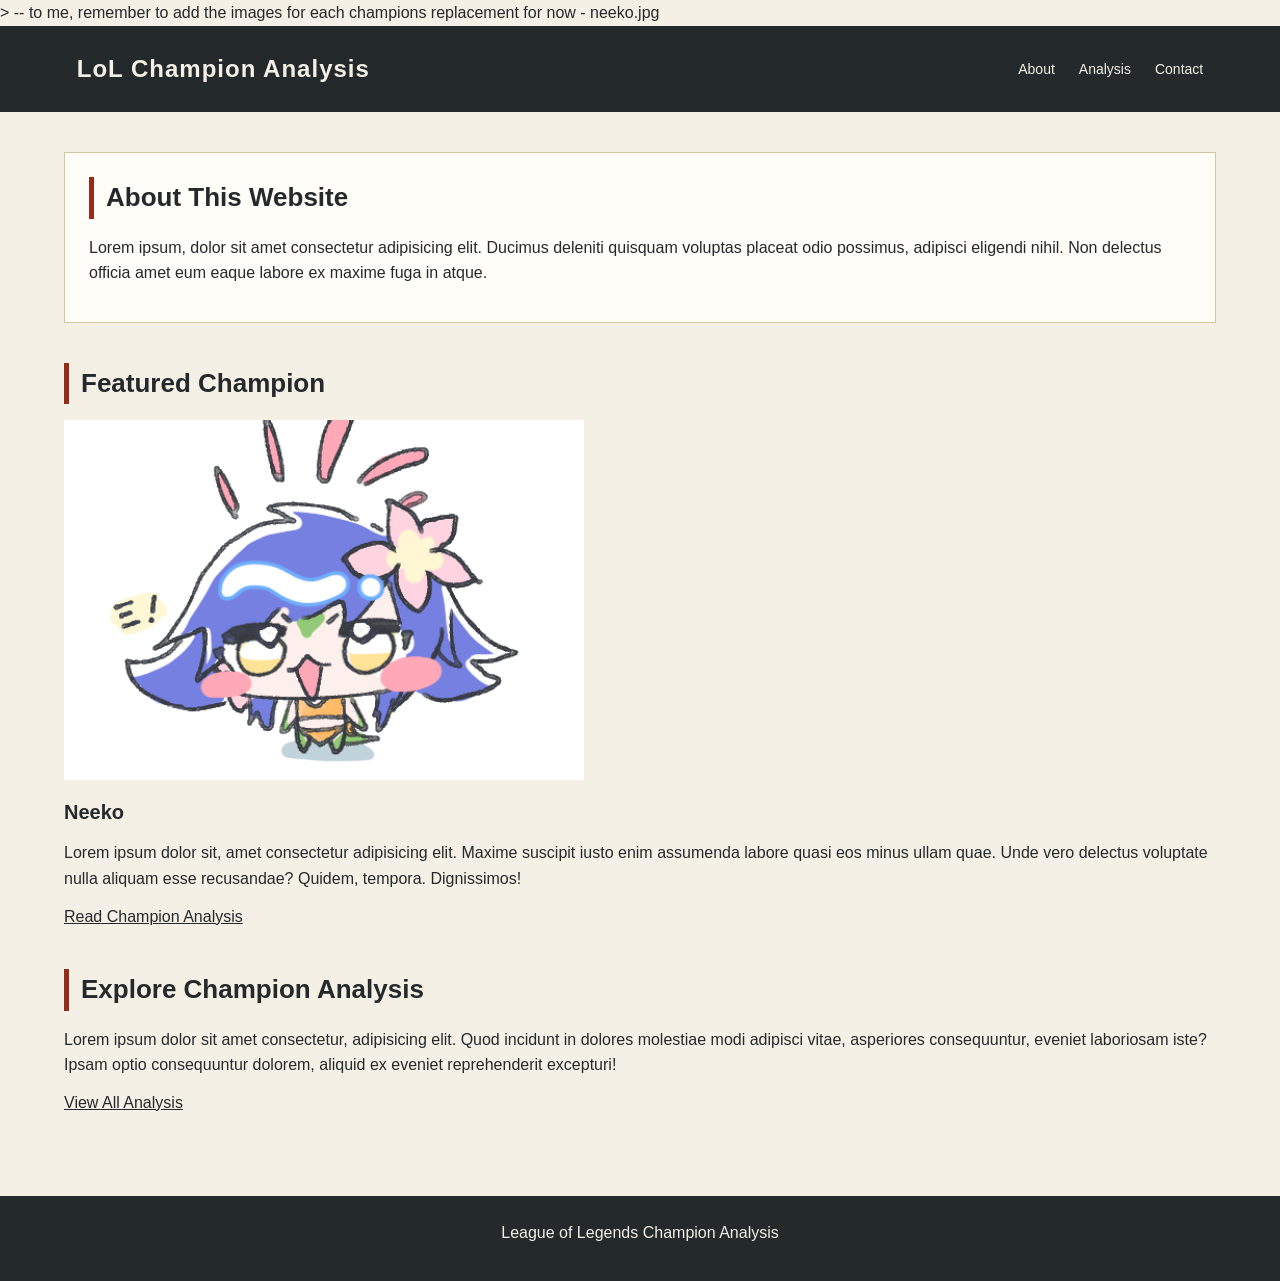
==== index.html @ e8d87517 "Add files via upload" ====
> -- to me, remember to add the images for each champions
replacement for now - neeko.jpg

<!DOCTYPE html>
<html lang="en">
<head>
    <meta charset="UTF-8">
    <meta name="viewport" content="width=device-width, initial-scale=1.0">
    <title>LoL Champion Analysis</title>
    <link rel="stylesheet" href="style.css">
</head>


<body>

    <header>
        <h1>LoL Champion Analysis</h1>

        <nav>
            <a href="index.html">About</a>
            <a href="analysis.html">Analysis</a>
            <a href="contact.html">Contact</a>
        </nav>
    </header>

    <main>
        <section id="about">
            <h2>About This Website</h2>
            <p>
                Lorem ipsum, dolor sit amet consectetur adipisicing elit. Ducimus deleniti quisquam voluptas placeat odio possimus, adipisci eligendi nihil. Non delectus officia amet eum eaque labore ex maxime fuga in atque.
            </p>
        </section>

        <section>
            <h2>Featured Champion</h2>

            <img src="img/neeeeeko.png"
                 alt="Neeko champion artwork"
                 width="300">

            <h3>Neeko</h3>
            <p>
                Lorem ipsum dolor sit, amet consectetur adipisicing elit. Maxime suscipit iusto enim assumenda labore quasi eos minus ullam quae. Unde vero delectus voluptate nulla aliquam esse recusandae? Quidem, tempora. Dignissimos!
            </p>

            <a href="champion.html">Read Champion Analysis</a>
        </section>

        <section>
            <h2>Explore Champion Analysis</h2>
            <p>
               Lorem ipsum dolor sit amet consectetur, adipisicing elit. Quod incidunt in dolores molestiae modi adipisci vitae, asperiores consequuntur, eveniet laboriosam iste? Ipsam optio consequuntur dolorem, aliquid ex eveniet reprehenderit excepturi!
            </p>
            <a href="analysis.html">View All Analysis</a>
        </section>
    </main>

    <footer>
        <p>League of Legends Champion Analysis</p>
    </footer>

</body>
</html>
---- style.css ----
* {
    box-sizing: border-box;
    margin: 0;
    padding: 0;
}

body {
    background-color: #f5f0e6;
    color: #24292b;
    font-family: Arial, sans-serif;
    line-height: 1.6;
}

img {
    display: block;
    max-width: 100%;
    height: auto;
}

a {
    color: inherit;
}

a:hover {
    color: #962b19;
}

header {
    background-color: #24292b;
    color: #f5f0e6;
    padding: 24px 6%;
    display: flex;
    justify-content: space-between;
    align-items: center;
    gap: 24px;
    flex-wrap: wrap;
}

header h1 {
    font-size: 24px;
    letter-spacing: 1px;
}

nav {
    display: flex;
    gap: 24px;
    flex-wrap: wrap;
}

nav a {
    color: #f5f0e6;
    text-decoration: none;
    font-size: 14px;
}

nav a:hover {
    color: #d2c5a0;
}

main {
    max-width: 1200px;
    margin: 0 auto;
    padding: 40px 24px;
}

section {
    margin-bottom: 40px;
}

h2 {
    font-size: 26px;
    margin-bottom: 16px;
    border-left: 5px solid #962b19;
    padding-left: 12px;
}

h3 {
    font-size: 20px;
    margin: 12px 0;
}

p {
    margin-bottom: 12px;
}

#about,
main > section:first-child {
    padding: 24px;
    background-color: #fffdf8;
    border: 1px solid #d2c5a0;
}

section:has(article) {
    display: grid;
    grid-template-columns: repeat(3, minmax(0, 1fr));
    gap: 20px;
}

section:has(article) > h2,
section:has(article) > p {
    grid-column: 1 / -1;
}

article {
    background-color: #fffdf8;
    border: 1px solid #d2c5a0;
    padding: 16px;
    min-width: 0;
}

article img {
    width: 100%;
    height: 180px;
    object-fit: cover;
    background-color: #24292b;
}

article a {
    display: inline-block;
    margin-top: 8px;
    color: #962b19;
    font-weight: bold;
    text-decoration: none;
}

main > section img {
    margin-bottom: 16px;
}

main > section:has(> img) img {
    max-height: 360px;
    object-fit: cover;
    object-position: center;
}

main > section:has(> img) {
    display: block;
}

main > section:has(> img) > img {
    width: 100%;
    max-width: 520px;
    background-color: #24292b;
}

form {
    max-width: 600px;
}

label {
    display: block;
    margin: 16px 0 6px;
    font-weight: bold;
}

input,
textarea {
    width: 100%;
    padding: 12px;
    border: 1px solid #b7ad96;
    background-color: #fffdf8;
    font: inherit;
}

button {
    margin-top: 16px;
    padding: 12px 24px;
    background-color: #962b19;
    color: white;
    border: none;
    cursor: pointer;
    font-size: 14px;
}

button:hover {
    background-color: #702014;
}

footer {
    background-color: #24292b;
    color: #f5f0e6;
    padding: 24px 6%;
    text-align: center;
}

footer a {
    color: #d2c5a0;
}

@media (max-width: 750px) {
    header {
        flex-direction: column;
        align-items: flex-start;
    }

    nav {
        gap: 16px;
    }

    section:has(article) {
        grid-template-columns: repeat(2, minmax(0, 1fr));
    }

    main {
        padding: 24px 16px;
    }
}

@media (max-width: 480px) {
    section:has(article) {
        grid-template-columns: 1fr;
    }

    header h1 {
        font-size: 21px;
    }
}
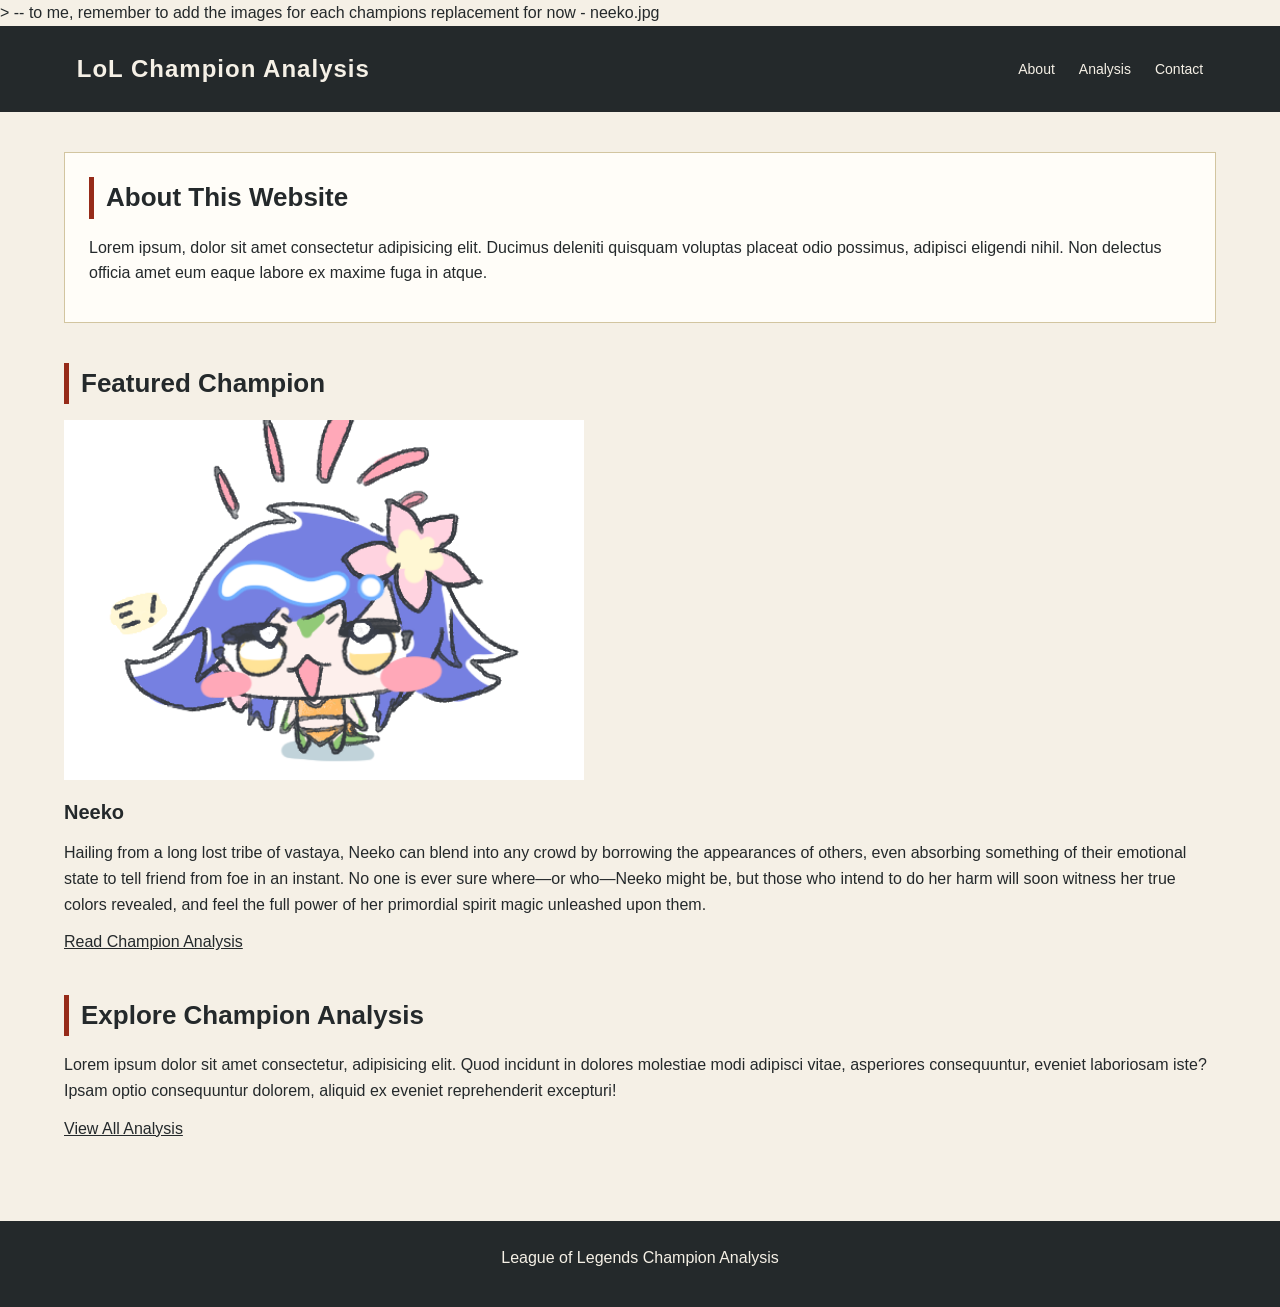
==== commit 40295dad: "Add files via upload" ====
--- a/index.html
+++ b/index.html
@@ -41,7 +41,7 @@
 
             <h3>Neeko</h3>
             <p>
-                Lorem ipsum dolor sit, amet consectetur adipisicing elit. Maxime suscipit iusto enim assumenda labore quasi eos minus ullam quae. Unde vero delectus voluptate nulla aliquam esse recusandae? Quidem, tempora. Dignissimos!
+                Hailing from a long lost tribe of vastaya, Neeko can blend into any crowd by borrowing the appearances of others, even absorbing something of their emotional state to tell friend from foe in an instant. No one is ever sure where—or who—Neeko might be, but those who intend to do her harm will soon witness her true colors revealed, and feel the full power of her primordial spirit magic unleashed upon them.
             </p>
 
             <a href="champion.html">Read Champion Analysis</a>
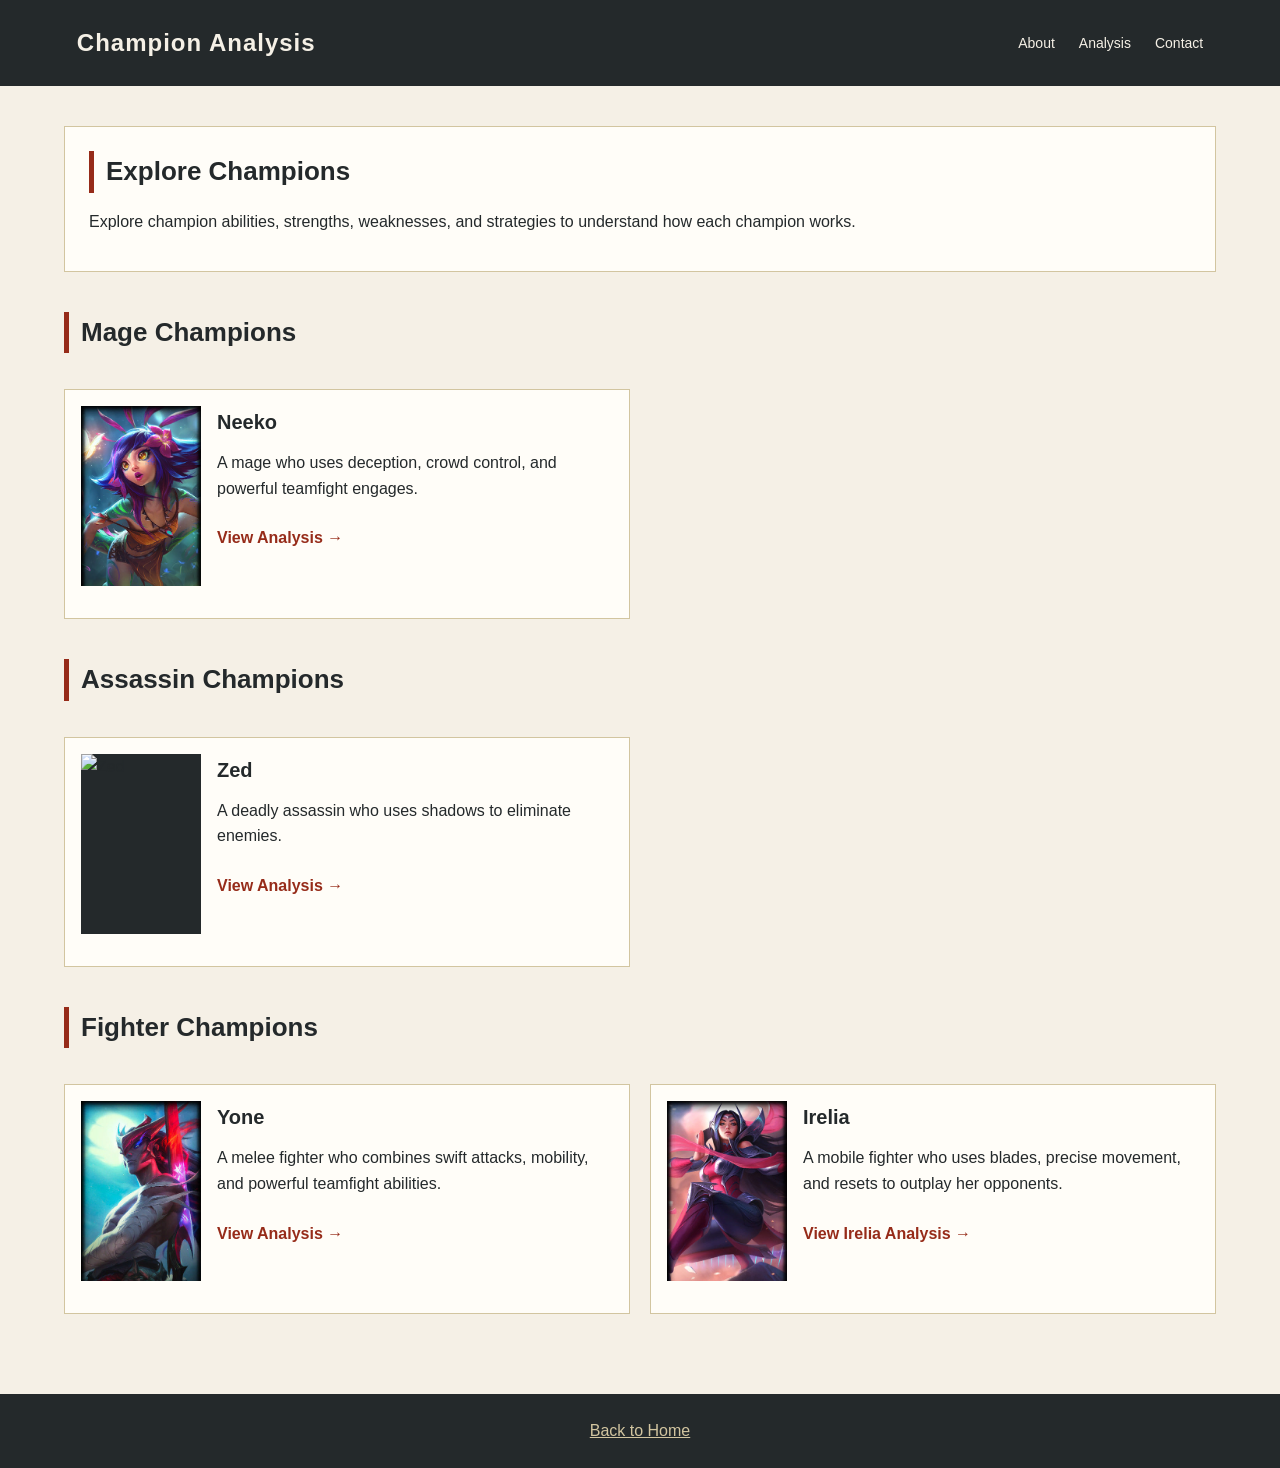
==== commit 00a49f49: "Add files via upload" ====
--- a/index.html
+++ b/index.html
@@ -1,21 +1,16 @@
-
-> -- to me, remember to add the images for each champions
-replacement for now - neeko.jpg
 
 <!DOCTYPE html>
 <html lang="en">
 <head>
     <meta charset="UTF-8">
     <meta name="viewport" content="width=device-width, initial-scale=1.0">
-    <title>LoL Champion Analysis</title>
+    <title>Champion Analysis</title>
     <link rel="stylesheet" href="style.css">
 </head>
-
-
 <body>
 
     <header>
-        <h1>LoL Champion Analysis</h1>
+        <h1>Champion Analysis</h1>
 
         <nav>
             <a href="index.html">About</a>
@@ -25,39 +20,77 @@
     </header>
 
     <main>
-        <section id="about">
-            <h2>About This Website</h2>
+        <section>
+            <h2>Explore Champions</h2>
             <p>
-                Lorem ipsum, dolor sit amet consectetur adipisicing elit. Ducimus deleniti quisquam voluptas placeat odio possimus, adipisci eligendi nihil. Non delectus officia amet eum eaque labore ex maxime fuga in atque.
+                Explore champion abilities, strengths, weaknesses,
+                and strategies to understand how each champion works.
             </p>
         </section>
 
         <section>
-            <h2>Featured Champion</h2>
+            <h2>Mage Champions</h2>
 
-            <img src="img/neeeeeko.png"
-                 alt="Neeko champion artwork"
-                 width="300">
-
-            <h3>Neeko</h3>
-            <p>
-                Hailing from a long lost tribe of vastaya, Neeko can blend into any crowd by borrowing the appearances of others, even absorbing something of their emotional state to tell friend from foe in an instant. No one is ever sure where—or who—Neeko might be, but those who intend to do her harm will soon witness her true colors revealed, and feel the full power of her primordial spirit magic unleashed upon them.
-            </p>
-
-            <a href="champion.html">Read Champion Analysis</a>
+            <article>
+                <img src="img/Neeko.jpg"
+                     alt="Neeko champion artwork"
+                     width="250">
+                <div>
+                    <h3>Neeko</h3>
+                    <p>  A mage who uses deception, crowd control, and powerful teamfight engages.</p>
+                    <a href="neeko.html">View Analysis →</a>
+                </div>
+        
+            </article>
         </section>
 
         <section>
-            <h2>Explore Champion Analysis</h2>
-            <p>
-               Lorem ipsum dolor sit amet consectetur, adipisicing elit. Quod incidunt in dolores molestiae modi adipisci vitae, asperiores consequuntur, eveniet laboriosam iste? Ipsam optio consequuntur dolorem, aliquid ex eveniet reprehenderit excepturi!
-            </p>
-            <a href="analysis.html">View All Analysis</a>
+            <h2>Assassin Champions</h2>
+
+           <article>
+    <img src="img/zed.jpg" alt="Zed">
+
+    <div>
+        <h3>Zed</h3>
+        <p>A deadly assassin who uses shadows to eliminate enemies.</p>
+        <a href="zed.html">View Analysis →</a>
+    </div>
+</article>
+        </section>
+
+        <section>
+            <h2>Fighter Champions</h2>
+
+            <article>
+                <img src="img/Yone.jpg"
+                     alt="Yone champion artwork"
+                     width="250">
+                <div>
+                    <h3>Yone</h3>
+                    <p>A melee fighter who combines swift attacks, mobility, and powerful teamfight abilities.</p>
+                    <a href="yone.html">View Analysis →</a>
+                </div>
+            
+            </article>
+
+            <article>
+                <img src="img/Irelia.jpg"
+                     alt="Irelia champion artwork"
+                     width="250">
+                <div>
+                    <h3>Irelia</h3>
+                    <p>
+                        A mobile fighter who uses blades, precise
+                        movement, and resets to outplay her opponents.
+                    </p>
+                    <a href="irelia.html">View Irelia Analysis →</a>
+                </div>
+            </article>
         </section>
     </main>
 
     <footer>
-        <p>League of Legends Champion Analysis</p>
+        <a href="index.html">Back to Home</a>
     </footer>
 
 </body>
--- a/style.css
+++ b/style.css
@@ -1,4 +1,3 @@
-
 * {
     box-sizing: border-box;
     margin: 0;
@@ -15,7 +14,6 @@
 img {
     display: block;
     max-width: 100%;
-    height: auto;
 }
 
 a {
@@ -93,7 +91,7 @@
 
 section:has(article) {
     display: grid;
-    grid-template-columns: repeat(3, minmax(0, 1fr));
+    grid-template-columns: repeat(2, minmax(0, 1fr));
     gap: 20px;
 }
 
@@ -103,6 +101,9 @@
 }
 
 article {
+    display: flex;
+    gap: 16px;
+    align-items: flex-start;
     background-color: #fffdf8;
     border: 1px solid #d2c5a0;
     padding: 16px;
@@ -110,15 +111,21 @@
 }
 
 article img {
-    width: 100%;
+    width: 120px;
     height: 180px;
     object-fit: cover;
-    background-color: #24292b;
+    object-position: center top;
+    background-color: #24292b;
+    flex-shrink: 0;
+}
+
+article h3 {
+    margin-top: 0;
 }
 
 article a {
     display: inline-block;
-    margin-top: 8px;
+    margin-top: 12px;
     color: #962b19;
     font-weight: bold;
     text-decoration: none;
@@ -128,20 +135,37 @@
     margin-bottom: 16px;
 }
 
-main > section:has(> img) img {
-    max-height: 360px;
-    object-fit: cover;
-    object-position: center;
-}
-
-main > section:has(> img) {
-    display: block;
-}
-
 main > section:has(> img) > img {
     width: 100%;
     max-width: 520px;
-    background-color: #24292b;
+    max-height: 360px;
+    object-fit: cover;
+    object-position: center top;
+    background-color: #24292b;
+}
+
+.champion-info {
+    display: flex;
+    gap: 30px;
+    align-items: flex-start;
+    margin: 30px 0;
+}
+
+.champion-info img {
+    width: 35%;
+    height: 600px;
+    object-fit: cover;
+    object-position: center top;
+    flex-shrink: 0;
+}
+
+.description {
+    flex: 1;
+    min-width: 0;
+}
+
+.description h2 {
+    margin-top: 0;
 }
 
 form {
@@ -198,21 +222,36 @@
         gap: 16px;
     }
 
-    section:has(article) {
-        grid-template-columns: repeat(2, minmax(0, 1fr));
-    }
-
     main {
         padding: 24px 16px;
     }
-}
-
-@media (max-width: 480px) {
+
     section:has(article) {
         grid-template-columns: 1fr;
     }
 
+    .champion-info img {
+        height: 480px;
+    }
+}
+
+@media (max-width: 480px) {
     header h1 {
         font-size: 21px;
     }
-}
+
+    article img {
+        width: 100px;
+        height: 150px;
+    }
+
+    .champion-info {
+        flex-direction: column;
+        margin: 20px 0;
+    }
+
+    .champion-info img {
+        width: 100%;
+        height: 400px;
+    }
+}
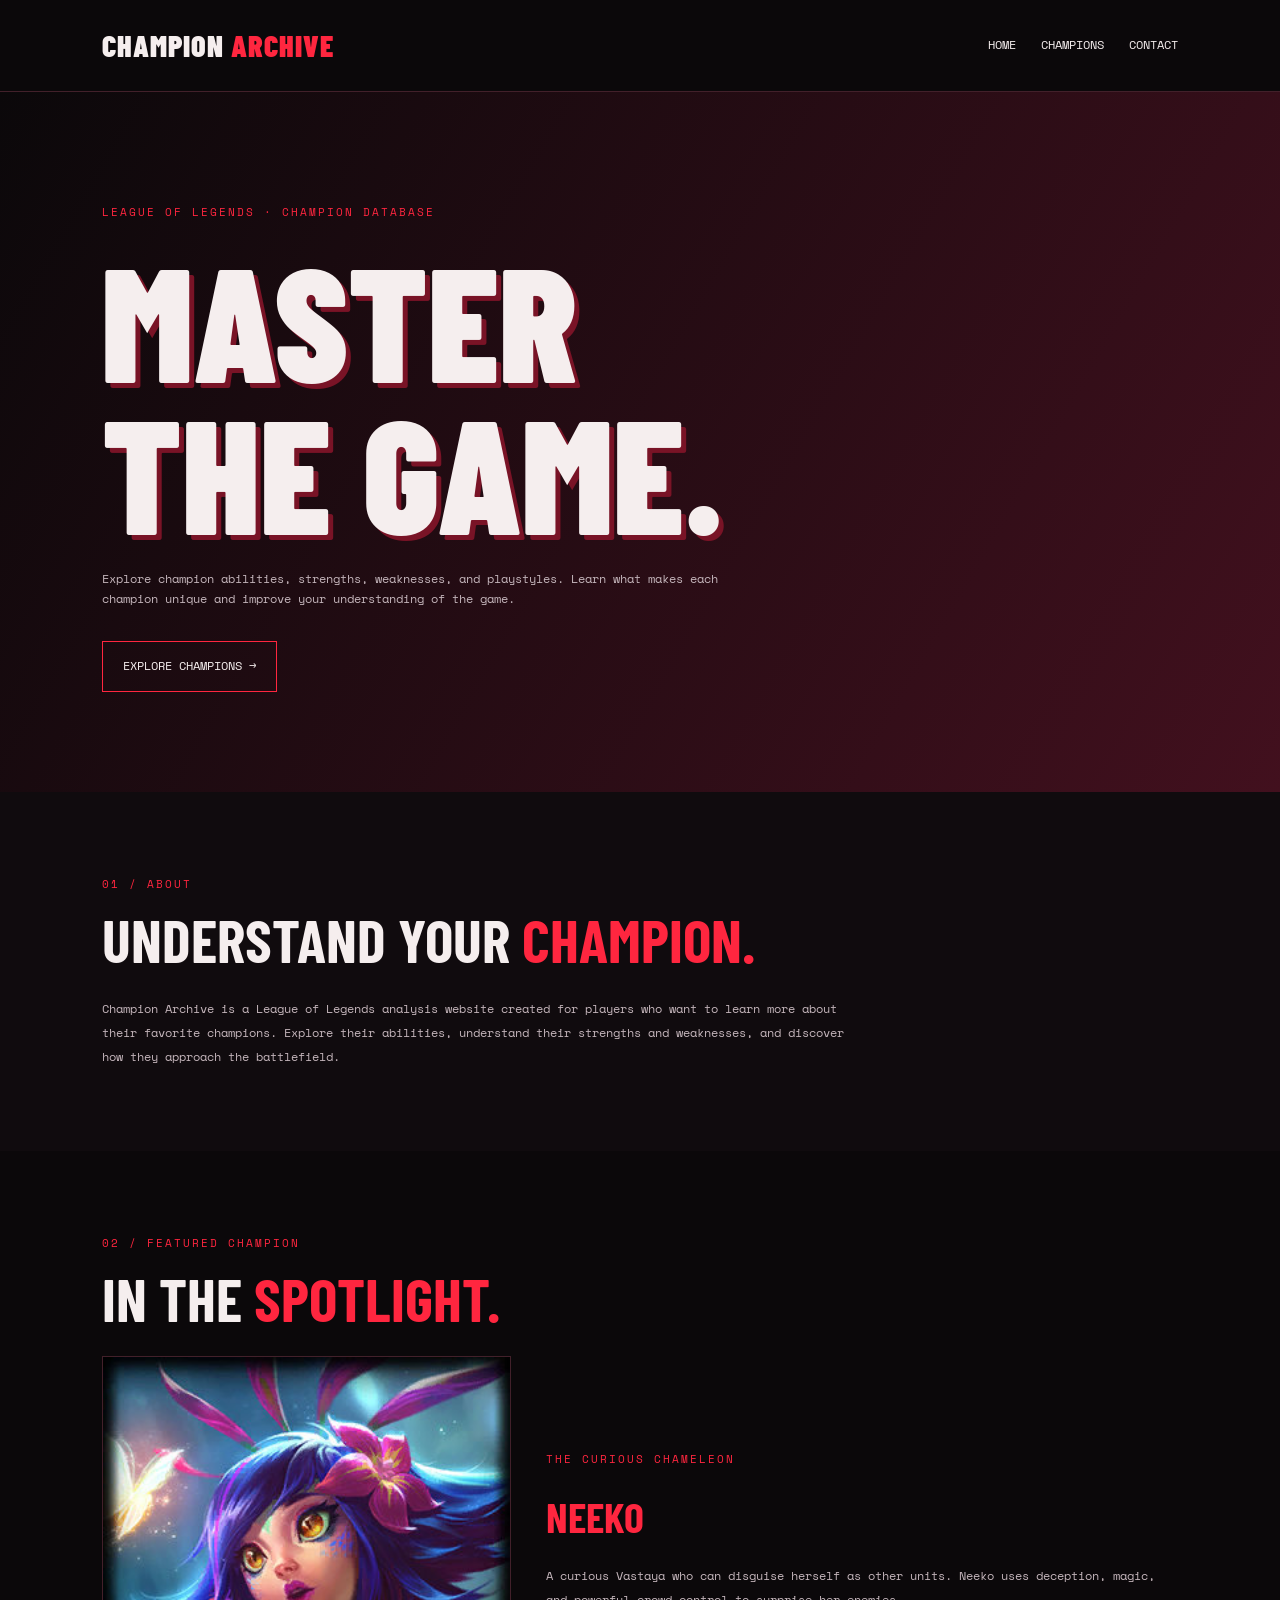
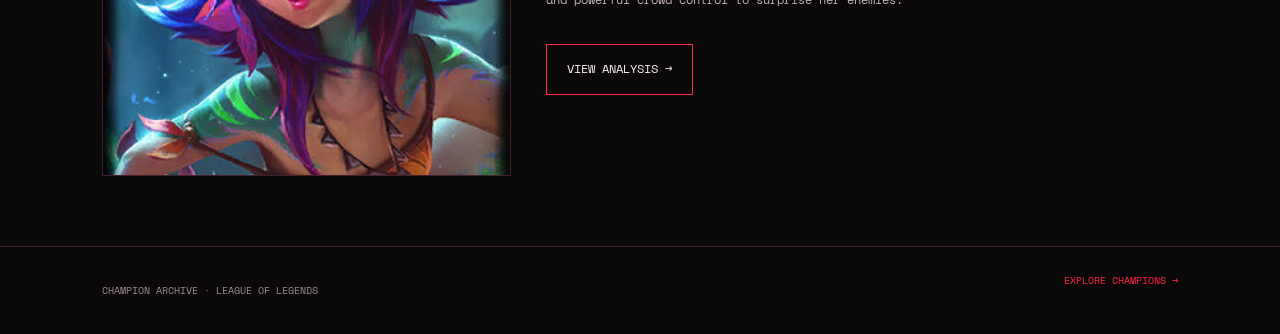
==== commit 83801088: "Add files via upload" ====
--- a/index.html
+++ b/index.html
@@ -1,97 +1,57 @@
-
 <!DOCTYPE html>
 <html lang="en">
 <head>
     <meta charset="UTF-8">
     <meta name="viewport" content="width=device-width, initial-scale=1.0">
-    <title>Champion Analysis</title>
+    <title>Champion Archive | League of Legends</title>
     <link rel="stylesheet" href="style.css">
 </head>
 <body>
 
-    <header>
-        <h1>Champion Analysis</h1>
+<header>
+    <a href="index.html" class="logo">CHAMPION<span> ARCHIVE</span></a>
+    <nav>
+        <a href="index.html">HOME</a>
+        <a href="analysis.html">CHAMPIONS</a>
+        <a href="contact.html">CONTACT</a>
+    </nav>
+</header>
 
-        <nav>
-            <a href="index.html">About</a>
-            <a href="analysis.html">Analysis</a>
-            <a href="contact.html">Contact</a>
-        </nav>
-    </header>
+<main>
+    <div class="hero">
+        <p class="label">LEAGUE OF LEGENDS · CHAMPION DATABASE</p>
+        <h1>MASTER<br>THE GAME.</h1>
+        <p>Explore champion abilities, strengths, weaknesses, and playstyles. Learn what makes each champion unique and improve your understanding of the game.</p>
+        <a href="analysis.html" class="button">EXPLORE CHAMPIONS →</a>
+    </div>
 
-    <main>
-        <section>
-            <h2>Explore Champions</h2>
-            <p>
-                Explore champion abilities, strengths, weaknesses,
-                and strategies to understand how each champion works.
-            </p>
-        </section>
+    <section id="about">
+        <p class="label">01 / ABOUT</p>
+        <h2>UNDERSTAND YOUR <span>CHAMPION.</span></h2>
+        <p>Champion Archive is a League of Legends analysis website created for players who want to learn more about their favorite champions. Explore their abilities, understand their strengths and weaknesses, and discover how they approach the battlefield.</p>
+    </section>
 
-        <section>
-            <h2>Mage Champions</h2>
+    <section id="featured">
+        <p class="label">02 / FEATURED CHAMPION</p>
+        <h2>IN THE <span>SPOTLIGHT.</span></h2>
 
-            <article>
-                <img src="img/Neeko.jpg"
-                     alt="Neeko champion artwork"
-                     width="250">
-                <div>
-                    <h3>Neeko</h3>
-                    <p>  A mage who uses deception, crowd control, and powerful teamfight engages.</p>
-                    <a href="neeko.html">View Analysis →</a>
-                </div>
-        
-            </article>
-        </section>
+        <div class="featured-content">
+            <img src="img/Neeko.jpg" alt="Neeko champion artwork">
 
-        <section>
-            <h2>Assassin Champions</h2>
+            <div class="featured-text">
+                <p class="label">THE CURIOUS CHAMELEON</p>
+                <h3>NEEKO</h3>
+                <p>A curious Vastaya who can disguise herself as other units. Neeko uses deception, magic, and powerful crowd control to surprise her enemies.</p>
+                <a href="neeko.html" class="button">VIEW ANALYSIS →</a>
+            </div>
+        </div>
+    </section>
+</main>
 
-           <article>
-    <img src="img/zed.jpg" alt="Zed">
-
-    <div>
-        <h3>Zed</h3>
-        <p>A deadly assassin who uses shadows to eliminate enemies.</p>
-        <a href="zed.html">View Analysis →</a>
-    </div>
-</article>
-        </section>
-
-        <section>
-            <h2>Fighter Champions</h2>
-
-            <article>
-                <img src="img/Yone.jpg"
-                     alt="Yone champion artwork"
-                     width="250">
-                <div>
-                    <h3>Yone</h3>
-                    <p>A melee fighter who combines swift attacks, mobility, and powerful teamfight abilities.</p>
-                    <a href="yone.html">View Analysis →</a>
-                </div>
-            
-            </article>
-
-            <article>
-                <img src="img/Irelia.jpg"
-                     alt="Irelia champion artwork"
-                     width="250">
-                <div>
-                    <h3>Irelia</h3>
-                    <p>
-                        A mobile fighter who uses blades, precise
-                        movement, and resets to outplay her opponents.
-                    </p>
-                    <a href="irelia.html">View Irelia Analysis →</a>
-                </div>
-            </article>
-        </section>
-    </main>
-
-    <footer>
-        <a href="index.html">Back to Home</a>
-    </footer>
+<footer>
+    <p>CHAMPION ARCHIVE · LEAGUE OF LEGENDS</p>
+    <a href="analysis.html">EXPLORE CHAMPIONS →</a>
+</footer>
 
 </body>
-</html>
+</html>
--- a/style.css
+++ b/style.css
@@ -1,14 +1,19 @@
+@import url('https://fonts.googleapis.com/css2?family=Barlow+Condensed:wght@500;700;900&family=Space+Mono&display=swap');
+
 * {
     box-sizing: border-box;
+}
+
+html {
+    scroll-behavior: smooth;
+}
+
+body {
     margin: 0;
-    padding: 0;
-}
-
-body {
-    background-color: #f5f0e6;
-    color: #24292b;
-    font-family: Arial, sans-serif;
-    line-height: 1.6;
+    background: #0b080a;
+    color: #f5eeee;
+    font-family: 'Space Mono', monospace;
+    line-height: 1.7;
 }
 
 img {
@@ -20,238 +25,583 @@
     color: inherit;
 }
 
-a:hover {
-    color: #962b19;
-}
-
 header {
-    background-color: #24292b;
-    color: #f5f0e6;
-    padding: 24px 6%;
     display: flex;
     justify-content: space-between;
     align-items: center;
-    gap: 24px;
-    flex-wrap: wrap;
-}
-
-header h1 {
-    font-size: 24px;
+    gap: 20px;
+    padding: 20px 8%;
+    background: #0b080a;
+    border-bottom: 1px solid #42202a;
+}
+
+.logo {
+    color: #f5eeee;
+    font-family: 'Barlow Condensed', sans-serif;
+    font-size: 30px;
+    font-weight: 900;
+    text-decoration: none;
     letter-spacing: 1px;
+}
+
+.logo span {
+    color: #ff263f;
 }
 
 nav {
     display: flex;
-    gap: 24px;
+    gap: 25px;
     flex-wrap: wrap;
 }
 
 nav a {
-    color: #f5f0e6;
+    color: #f5eeee;
+    font-size: 12px;
     text-decoration: none;
-    font-size: 14px;
+    transition: color 0.3s;
 }
 
 nav a:hover {
-    color: #d2c5a0;
+    color: #ff263f;
 }
 
 main {
-    max-width: 1200px;
-    margin: 0 auto;
-    padding: 40px 24px;
+    min-height: 70vh;
+}
+
+.hero {
+    min-height: 480px;
+    padding: 100px 8%;
+    background: linear-gradient(120deg, #0b080a, #42101e);
+    display: flex;
+    flex-direction: column;
+    justify-content: center;
+}
+
+.hero .label,
+.label {
+    color: #ff263f;
+    font-size: 11px;
+    letter-spacing: 2px;
+}
+
+.hero h1 {
+    margin: 10px 0;
+    color: #f5eeee;
+    font-family: 'Barlow Condensed', sans-serif;
+    font-size: clamp(75px, 15vw, 160px);
+    font-weight: 900;
+    line-height: 0.95;
+    text-shadow: 5px 5px #791326;
+    animation: appear 1s ease-out;
+}
+
+.hero p {
+    max-width: 650px;
+    color: #c4b5bb;
+    font-size: 12px;
+}
+
+.button {
+    display: inline-block;
+    width: fit-content;
+    margin-top: 20px;
+    padding: 14px 20px;
+    border: 1px solid #ff263f;
+    color: #f5eeee;
+    font-size: 12px;
+    text-decoration: none;
+    transition: background 0.3s, transform 0.3s;
+}
+
+.button:hover {
+    background: #ff263f;
+    color: white;
+    transform: translateY(-4px);
 }
 
 section {
-    margin-bottom: 40px;
-}
-
-h2 {
-    font-size: 26px;
-    margin-bottom: 16px;
-    border-left: 5px solid #962b19;
-    padding-left: 12px;
-}
-
-h3 {
-    font-size: 20px;
-    margin: 12px 0;
-}
-
-p {
-    margin-bottom: 12px;
-}
-
-#about,
-main > section:first-child {
-    padding: 24px;
-    background-color: #fffdf8;
-    border: 1px solid #d2c5a0;
-}
-
-section:has(article) {
+    padding: 70px 8%;
+}
+
+section h2 {
+    margin: 0 0 25px;
+    font-family: 'Barlow Condensed', sans-serif;
+    font-size: clamp(35px, 5vw, 60px);
+    line-height: 1.1;
+}
+
+section h2 span {
+    color: #ff263f;
+}
+
+section p {
+    color: #c4b5bb;
+    font-size: 12px;
+    line-height: 2;
+}
+
+#about {
+    background: #100b0e;
+}
+
+#about p {
+    max-width: 750px;
+}
+
+#featured {
+    background: #0b080a;
+}
+
+.featured-content {
+    display: flex;
+    align-items: center;
+    gap: 35px;
+}
+
+.featured-content img {
+    width: 38%;
+    height: 420px;
+    object-fit: cover;
+    object-position: center top;
+    border: 1px solid #42202a;
+}
+
+.featured-text {
+    flex: 1;
+}
+
+.featured-text h3 {
+    color: #ff263f;
+    font-family: 'Barlow Condensed', sans-serif;
+    font-size: 42px;
+    margin: 0;
+}
+
+#champions {
+    background: #160c11;
+}
+
+.champion-grid {
     display: grid;
     grid-template-columns: repeat(2, minmax(0, 1fr));
     gap: 20px;
-}
-
-section:has(article) > h2,
-section:has(article) > p {
-    grid-column: 1 / -1;
-}
-
-article {
+    margin-top: 30px;
+}
+
+.champion-card {
     display: flex;
-    gap: 16px;
-    align-items: flex-start;
-    background-color: #fffdf8;
-    border: 1px solid #d2c5a0;
-    padding: 16px;
-    min-width: 0;
-}
-
-article img {
-    width: 120px;
-    height: 180px;
+    align-items: stretch;
+    gap: 20px;
+    padding: 18px;
+    background: #130c10;
+    border: 1px solid #42202a;
+    transition: background 0.3s, transform 0.3s, border-color 0.3s;
+}
+
+.champion-card:hover {
+    background: #281019;
+    border-color: #ff263f;
+    transform: translateY(-5px);
+}
+
+.champion-card img {
+    width: 135px;
+    min-width: 135px;
+    height: 190px;
     object-fit: cover;
     object-position: center top;
-    background-color: #24292b;
-    flex-shrink: 0;
-}
-
-article h3 {
-    margin-top: 0;
-}
-
-article a {
+}
+
+.champion-card div {
+    display: flex;
+    flex-direction: column;
+    align-items: flex-start;
+}
+
+.champion-card h3 {
+    margin: 0;
+    color: #f5eeee;
+    font-family: 'Barlow Condensed', sans-serif;
+    font-size: 32px;
+}
+
+.champion-card .role {
+    margin: 2px 0 10px;
+    color: #ff263f;
+    font-size: 10px;
+    letter-spacing: 1px;
+}
+
+.champion-card p {
+    margin: 0;
+    font-size: 11px;
+}
+
+.champion-card a {
     display: inline-block;
-    margin-top: 12px;
-    color: #962b19;
+    margin-top: auto;
+    padding-top: 14px;
+    color: #ff263f;
+    font-size: 11px;
     font-weight: bold;
     text-decoration: none;
-}
-
-main > section img {
-    margin-bottom: 16px;
-}
-
-main > section:has(> img) > img {
+    transition: color 0.3s;
+}
+
+.champion-card a:hover {
+    color: white;
+}
+
+.champion-page {
+    padding: 65px 8%;
+    background: linear-gradient(120deg, #0b080a, #1d0b12);
+}
+
+.champion-heading {
+    margin-bottom: 35px;
+}
+
+.champion-heading .label {
+    color: #ff263f;
+    font-size: 11px;
+    letter-spacing: 2px;
+}
+
+.champion-heading h1 {
+    margin: 0;
+    font-family: 'Barlow Condensed', sans-serif;
+    font-size: clamp(65px, 12vw, 120px);
+    font-weight: 900;
+    line-height: 1;
+    text-shadow: 4px 4px #791326;
+}
+
+.champion-heading p {
+    color: #c4b5bb;
+    font-size: 12px;
+}
+
+.champion-info {
+    display: grid;
+    grid-template-columns: minmax(250px, 0.8fr) minmax(0, 1.2fr);
+    align-items: start;
+    gap: 35px;
+}
+
+.champion-art {
     width: 100%;
-    max-width: 520px;
-    max-height: 360px;
+    height: 650px;
     object-fit: cover;
     object-position: center top;
-    background-color: #24292b;
-}
-
-.champion-info {
-    display: flex;
-    gap: 30px;
-    align-items: flex-start;
-    margin: 30px 0;
-}
-
-.champion-info img {
-    width: 35%;
-    height: 600px;
-    object-fit: cover;
-    object-position: center top;
-    flex-shrink: 0;
+    border: 1px solid #42202a;
 }
 
 .description {
-    flex: 1;
     min-width: 0;
 }
 
 .description h2 {
-    margin-top: 0;
+    margin: 0 0 20px;
+    color: #f5eeee;
+    font-family: 'Barlow Condensed', sans-serif;
+    font-size: 42px;
+}
+
+.ability-list {
+    display: grid;
+    gap: 12px;
+}
+
+.ability {
+    padding: 18px;
+    background: #130c10;
+    border: 1px solid #42202a;
+    transition: background 0.3s, border-color 0.3s;
+}
+
+.ability:hover {
+    background: #281019;
+    border-color: #ff263f;
+}
+
+.ability h3 {
+    margin: 0 0 6px;
+    color: #ff263f;
+    font-family: 'Barlow Condensed', sans-serif;
+    font-size: 25px;
+}
+
+.ability p {
+    margin: 0;
+    color: #c4b5bb;
+    font-size: 11px;
+}
+
+.strategy {
+    margin-top: 35px;
+}
+
+.strategy-grid {
+    display: grid;
+    grid-template-columns: repeat(2, minmax(0, 1fr));
+    gap: 15px;
+}
+
+.strategy article {
+    padding: 20px;
+    background: #130c10;
+    border: 1px solid #42202a;
+}
+
+.strategy h3 {
+    margin: 0 0 8px;
+    color: #ff263f;
+    font-family: 'Barlow Condensed', sans-serif;
+    font-size: 25px;
+}
+
+.strategy p {
+    margin: 0;
+}
+
+.back-link {
+    display: inline-block;
+    margin-top: 35px;
+    color: #ff263f;
+    font-size: 12px;
+    text-decoration: none;
+}
+
+.back-link:hover {
+    color: white;
+}
+
+#contact {
+    background: #100b0e;
+}
+
+.contact-content {
+    max-width: 650px;
 }
 
 form {
-    max-width: 600px;
+    margin-top: 25px;
 }
 
 label {
     display: block;
-    margin: 16px 0 6px;
-    font-weight: bold;
+    margin: 18px 0 7px;
+    color: #f5eeee;
+    font-size: 12px;
 }
 
 input,
 textarea {
     width: 100%;
-    padding: 12px;
-    border: 1px solid #b7ad96;
-    background-color: #fffdf8;
+    padding: 13px;
+    background: #130c10;
+    border: 1px solid #42202a;
+    color: #f5eeee;
     font: inherit;
+    font-size: 12px;
+}
+
+input:focus,
+textarea:focus {
+    outline: none;
+    border-color: #ff263f;
+}
+
+textarea {
+    min-height: 150px;
+    resize: vertical;
 }
 
 button {
-    margin-top: 16px;
-    padding: 12px 24px;
-    background-color: #962b19;
+    margin-top: 20px;
+    padding: 14px 24px;
+    background: transparent;
+    border: 1px solid #ff263f;
     color: white;
-    border: none;
+    font-family: 'Space Mono', monospace;
+    font-size: 12px;
     cursor: pointer;
-    font-size: 14px;
+    transition: background 0.3s;
 }
 
 button:hover {
-    background-color: #702014;
+    background: #ff263f;
 }
 
 footer {
-    background-color: #24292b;
-    color: #f5f0e6;
-    padding: 24px 6%;
-    text-align: center;
+    display: flex;
+    justify-content: space-between;
+    gap: 20px;
+    padding: 25px 8%;
+    background: #0b080a;
+    border-top: 1px solid #42202a;
+    color: #9c8b92;
+    font-size: 10px;
 }
 
 footer a {
-    color: #d2c5a0;
-}
-
-@media (max-width: 750px) {
+    color: #ff263f;
+    text-decoration: none;
+}
+
+@keyframes appear {
+    from {
+        opacity: 0;
+        transform: translateY(20px);
+    }
+    to {
+        opacity: 1;
+        transform: translateY(0);
+    }
+}
+
+@media (max-width: 800px) {
     header {
         flex-direction: column;
+        gap: 12px;
+    }
+
+    nav {
+        justify-content: center;
+        gap: 16px;
+    }
+
+    .champion-grid {
+        grid-template-columns: 1fr;
+    }
+
+    .champion-info {
+        grid-template-columns: 1fr;
+    }
+
+    .champion-art {
+        height: 500px;
+        max-width: 500px;
+    }
+
+    .featured-content {
+        flex-direction: column;
         align-items: flex-start;
     }
 
-    nav {
-        gap: 16px;
-    }
-
-    main {
-        padding: 24px 16px;
-    }
-
-    section:has(article) {
+    .featured-content img {
+        width: 100%;
+        max-width: 500px;
+    }
+}
+
+@media (max-width: 500px) {
+    section {
+        padding: 50px 6%;
+    }
+
+    .hero {
+        padding: 75px 6%;
+    }
+
+    .champion-page {
+        padding: 45px 6%;
+    }
+
+    .champion-card {
+        gap: 13px;
+        padding: 12px;
+    }
+
+    .champion-card img {
+        width: 105px;
+        min-width: 105px;
+        height: 160px;
+    }
+
+    .champion-card h3 {
+        font-size: 27px;
+    }
+
+    .champion-card p {
+        font-size: 10px;
+    }
+
+    .champion-art {
+        height: 420px;
+    }
+
+    .strategy-grid {
         grid-template-columns: 1fr;
     }
 
-    .champion-info img {
-        height: 480px;
-    }
-}
-
-@media (max-width: 480px) {
-    header h1 {
-        font-size: 21px;
-    }
-
-    article img {
-        width: 100px;
-        height: 150px;
-    }
-
-    .champion-info {
+    footer {
         flex-direction: column;
-        margin: 20px 0;
-    }
-
-    .champion-info img {
-        width: 100%;
-        height: 400px;
+        text-align: center;
+    }
+}
+
+.type-guide {
+    margin-top: 55px;
+    margin-bottom: 55px;
+    padding: 30px;
+    background: #100b0e;
+    border: 1px solid #42202a;
+}
+
+.type-guide h2 {
+    margin-top: 8px;
+}
+
+.type-intro {
+    max-width: 700px;
+}
+
+.type-grid {
+    display: grid;
+    grid-template-columns: repeat(2, minmax(0, 1fr));
+    gap: 15px;
+    margin-top: 25px;
+}
+
+.type-card {
+    padding: 22px;
+    background: #130c10;
+    border: 1px solid #42202a;
+    transition: background 0.3s, transform 0.3s, border-color 0.3s;
+}
+
+.type-card:hover {
+    background: #35101b;
+    border-color: #ff263f;
+    transform: translateY(-5px);
+}
+
+.type-card h3 {
+    margin: 0 0 10px;
+    color: #ff263f;
+    font-family: 'Barlow Condensed', sans-serif;
+    font-size: 30px;
+}
+
+.type-card p {
+    font-size: 11px;
+}
+
+.type-card .type-example {
+    margin-top: 15px;
+    color: #ff263f;
+    font-size: 10px;
+    letter-spacing: 1px;
+}
+
+@media (max-width: 500px) {
+    .type-guide {
+        padding: 18px;
+    }
+
+    .type-grid {
+        grid-template-columns: 1fr;
     }
 }
